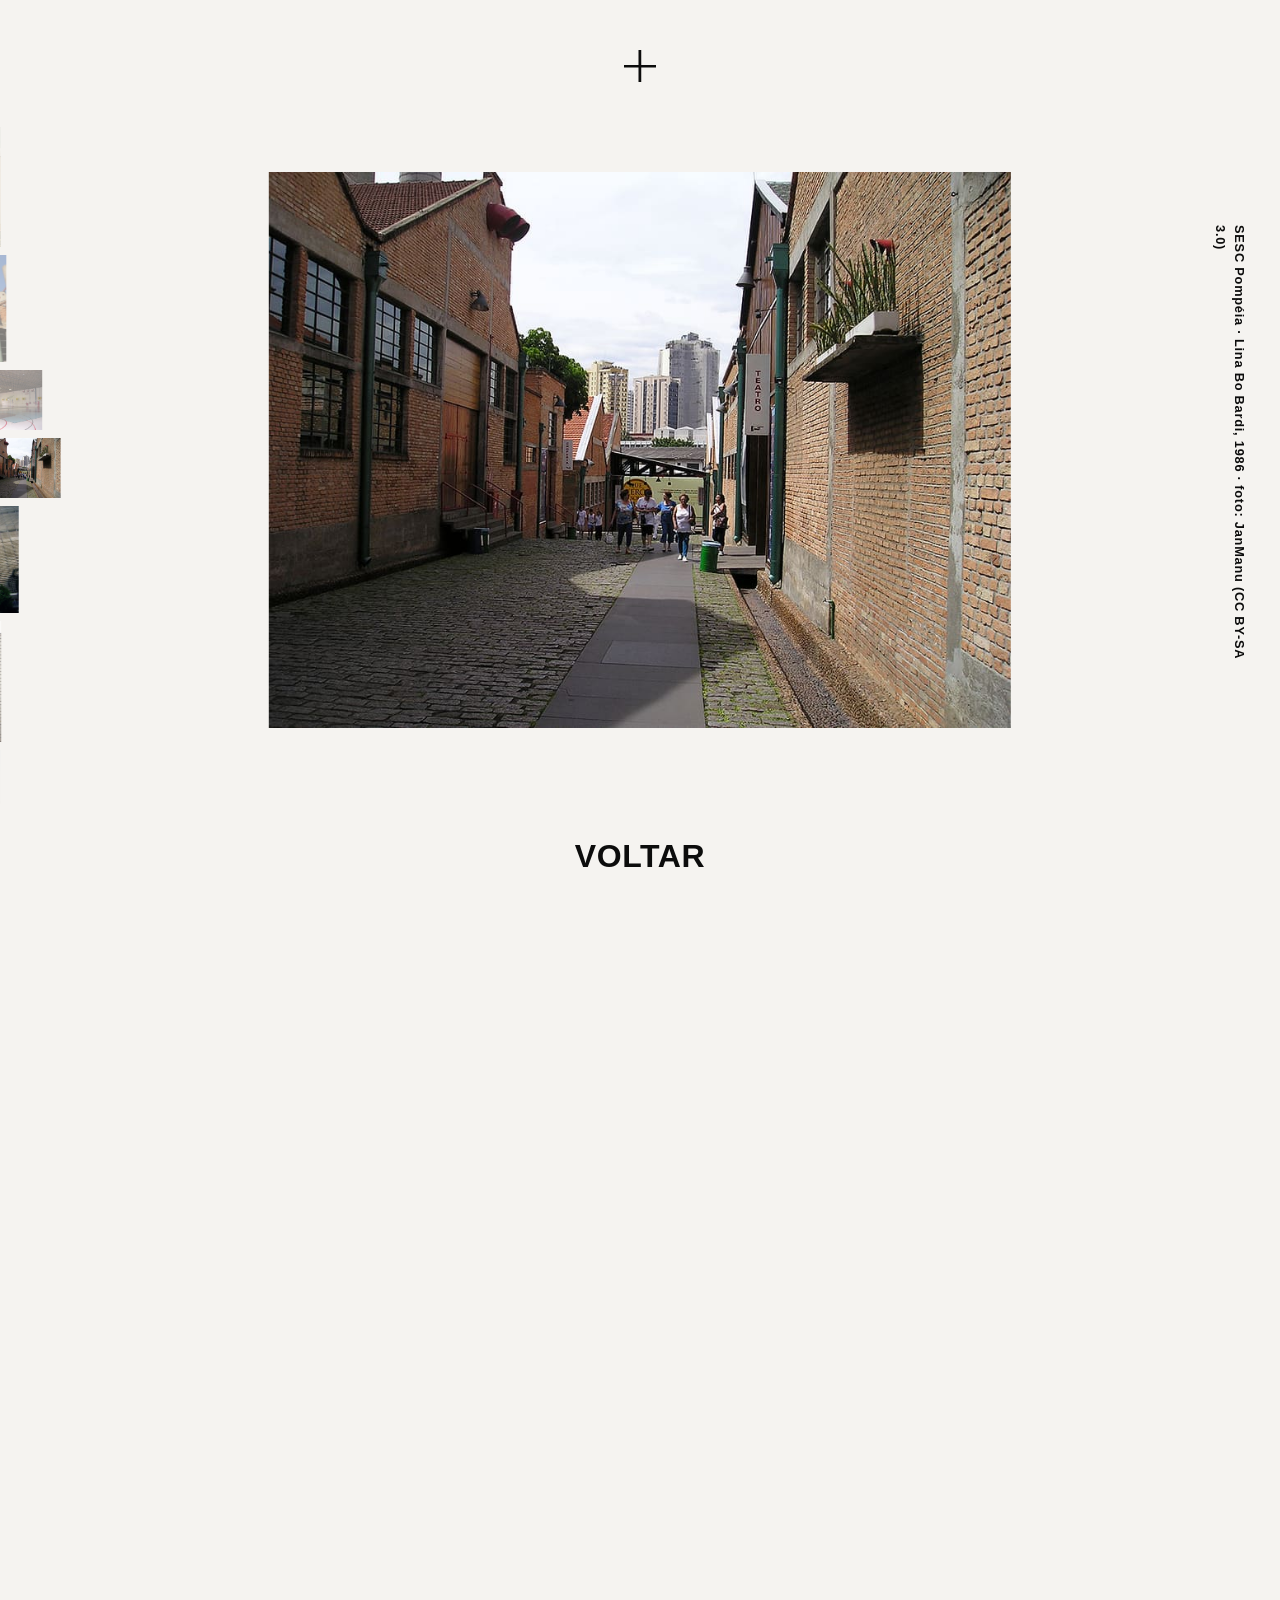
==== galeria.html @ 7c046fdf "Adiciona a página Galeria e cura a home para 60 fotos Galeria: percurso pelo acervo, uma foto grande" ====
<!DOCTYPE html>
<!--
  ============================================================
  PORTFÓLIO — ALEXSANDRO FERNANDES — GALERIA
  ============================================================
  Percurso pelas 60 fotos, uma de cada vez em tamanho grande.
  A página é um "trilho" alto de rolagem: a coluna de miniaturas
  e a foto em destaque ficam fixas na tela, e a posição do scroll
  é que escolhe qual foto está ativa. Conteúdo vem do array
  PROJECTS em script.js.
  ============================================================
-->
<html lang="pt-BR">
<head>
<meta charset="utf-8">
<meta name="viewport" content="width=device-width, initial-scale=1">
<title>Galeria — Alexsandro Fernandes</title>
<link rel="stylesheet" href="style.css?v=13">
</head>
<body class="is-galeria">

<header class="site-header">
  <button type="button" class="nav-opener" id="nav-opener" aria-expanded="false" aria-controls="navscreen" aria-label="Menu">
    <span class="nav-opener-face nav-opener-face--open" aria-hidden="true"></span>
    <span class="nav-opener-face nav-opener-face--close" aria-hidden="true"></span>
  </button>
</header>

<div class="navscreen" id="navscreen" hidden>
  <div class="navscreen-inner">
    <nav class="navscreen-nav">
      <a href="index.html"><span>Resumo</span></a>
      <a href="galeria.html"><span>Galeria</span></a>
      <a href="trabalhos.html"><span>Trabalhos</span></a>
    </nav>
    <p class="navscreen-about">Estudo de arquitetura moderna brasileira reunido por Alexsandro Fernandes como exercício de desenvolvimento web. As obras aqui são de seus respectivos arquitetos — Paulo Mendes da Rocha, Vilanova Artigas, Lina Bo Bardi, Oscar Niemeyer e Affonso Eduardo Reidy — e cada foto traz crédito, licença e link para a fonte. Nenhuma delas é de autoria própria.</p>
    <div class="navscreen-footer">
      <a class="navscreen-contact" href="mailto:oalexsandrofernandes@icloud.com" title="Contato">Contato</a>
      <span class="navscreen-copyright mono">© 2026 Alexsandro Fernandes — todos os direitos reservados</span>
      <div class="navscreen-social">
        <a href="https://instagram.com/oalexsandrofernandes" target="_blank" rel="noopener" title="Instagram">IN</a>
        <a href="https://www.linkedin.com/in/alexsandrofernandes" target="_blank" rel="noopener" title="LinkedIn">LI</a>
      </div>
    </div>
  </div>
</div>

<!-- trilho de rolagem: a altura é definida via JS, proporcional ao acervo -->
<section class="galeria" id="galeria">
  <!-- coluna de miniaturas, fixa na tela; o scroll move a lista por dentro -->
  <div class="galeria-thumbs" aria-hidden="true">
    <div class="galeria-thumbs-list" id="galeria-thumbs"></div>
  </div>

  <!-- pilha de fotos no mesmo lugar: só a ativa fica visível -->
  <div class="galeria-focus" id="galeria-focus"></div>

  <p class="galeria-caption" id="galeria-caption"></p>
</section>

<nav class="galeria-bottom">
  <a href="index.html">Voltar</a>
</nav>

<div class="page-veil" aria-hidden="true"></div>

<script src="script.js?v=13"></script>
</body>
</html>
---- style.css ----
/* Rene Bieder — Rational, versão licenciada (pedido M7606563, pasta OTF/).
   Uma família num único peso em todo o site: é o que sustenta a unidade
   visual — títulos, corpo, navegação e botões usam exatamente a mesma voz. */
@font-face{
  font-family:"Rational";
  src:url("fonts/RationalDisplay-Bold.otf") format("opentype");
  font-weight:700;
  font-style:normal;
  font-display:swap;
}

:root{
  /* duas cores, só. As fotografias carregam toda a cor do site. */
  --paper:#F5F3F0;
  --ink:#0C0C0C;
  --rule:rgba(12,12,12,.18);
  --pad:clamp(20px,4vw,56px);

  /* uma família para tudo */
  --font-family-heading:"Rational",Helvetica,sans-serif;
  --font-family-body:"Rational",Helvetica,sans-serif;
  --font-family-nav:"Rational",Helvetica,sans-serif;

  /* escala tipográfica fluida */
  --font-size-h1:clamp(36px,5.5vw,82px);
  --font-size-h2:clamp(36px,5.5vw,82px);
  --font-size-h3:clamp(21px,3.4vw,44px);
  --font-size-h4:clamp(19px,3.2vw,32px);
  --font-size-h5:clamp(18px,2.0vw,21px);
  --font-size-h6:clamp(16px,1.6vw,18px);
  --font-size-medium:clamp(15px,1.2vw,16px);
  --font-size-small:clamp(13px,1vw,15px);
  --font-size-mini:clamp(12px,1vw,13px);
  --font-size-micro:clamp(11px,1vw,11px);

  /* tamanho dos títulos navegáveis: os links do menu e os nomes das obras
     em trabalhos usam exatamente o mesmo corpo */
  --font-size-nav-title:clamp(28px,4.6vw,62px);

  /* tokens de espaçamento — base 0.4rem, múltiplos calculados */
  --space-base:.4rem;
  --space-1:var(--space-base);
  --space-2:calc(var(--space-base) * 2);
  --space-3:calc(var(--space-base) * 3);
  --space-4:calc(var(--space-base) * 4);
  --space-6:calc(var(--space-base) * 6);
  --space-8:calc(var(--space-base) * 8);
  --space-16:calc(var(--space-base) * 16);
  --space-20:calc(var(--space-base) * 20);
  --space-24:calc(var(--space-base) * 24);
  --space-32:calc(var(--space-base) * 32);

  /* altura e respiro das barras fixas de topo e base */
  --top-bottom-lheight:32px;
  --top-bottom-padding:var(--space-4);

  /* duas curvas definem toda a personalidade do movimento */
  --cubic:cubic-bezier(.77,0,.175,1);
  --cubic-2:cubic-bezier(.5,0,.5,1);
}
*{box-sizing:border-box;margin:0;padding:0}
html{scroll-behavior:smooth;font-size:62.5%} /* 1rem = 10px */
body{
  background:var(--paper);
  color:var(--ink);
  font-family:var(--font-family-body);
  font-size:var(--font-size-h3);
  font-weight:700;
  letter-spacing:.02em;
  text-transform:uppercase;
  line-height:1.45;
  -webkit-font-smoothing:antialiased;
  overflow-x:hidden;
}
a{color:inherit;text-decoration:none}
:focus-visible{outline:2px solid var(--ink);outline-offset:3px}

/* home: a página vira um "palco" de altura fixa — wheel/touch movem
   a grade por dentro em vez de rolar o documento */
body.is-home{overflow:hidden;height:100svh}

.mono{
  font-family:var(--font-family-nav);
  font-size:var(--font-size-micro);
  letter-spacing:.12em;
  text-transform:uppercase;
}

/* ---------- cabeçalho ---------- */
header{position:relative;z-index:50}

/* ---------- nav opener (todas as páginas) ---------- */
.site-header{
  position:fixed;top:clamp(20px,4vw,36px);left:50%;z-index:999;
  transform:translateX(-50%);
  pointer-events:none;
}
/* botão de menu com giro 3D: duas "faces" (+ e ×) que rolam no eixo X
   como as faces de um cubo — translateY + rotateX combinados */
.nav-opener{
  pointer-events:auto;
  position:relative;
  width:32px;height:32px;
  perspective:700px;
  background:none;border:none;cursor:pointer;
}
.nav-opener-face{
  position:absolute;inset:0;
  transform-origin:center center;
  transform-style:preserve-3d;
  backface-visibility:hidden;
  transition:transform .79s var(--cubic);
}
.nav-opener-face::before,.nav-opener-face::after{
  content:"";position:absolute;top:50%;left:50%;
  width:100%;height:3px;background:var(--ink);
  backface-visibility:hidden;
  transition:background .49s ease;
}
.nav-opener-face--open::before{transform:translate(-50%,-50%)}
.nav-opener-face--open::after{transform:translate(-50%,-50%) rotate(-90deg)}
.nav-opener-face--close::before{transform:translate(-50%,-50%) rotate(45deg)}
.nav-opener-face--close::after{transform:translate(-50%,-50%) rotate(-45deg)}

/* fechado: a face + de frente, a face × "dobrada" pra baixo, fora de vista */
.nav-opener-face--close{transform:translateY(60%) rotateX(-90deg)}

/* aberto: o cubo rola pra cima — + gira pra fora, × gira pra dentro */
.nav-opener[aria-expanded="true"] .nav-opener-face--open{transform:translateY(-60%) rotateX(90deg)}
.nav-opener[aria-expanded="true"] .nav-opener-face--close{transform:translateY(0) rotateX(0)}

/* ---------- navscreen: menu de tela cheia ---------- */
.navscreen{
  position:fixed;inset:0;z-index:990;
  display:flex;
  background:rgba(245,243,240,.8);
  backdrop-filter:blur(14px);-webkit-backdrop-filter:blur(14px);
  opacity:0;
  transition:opacity .49s var(--cubic-2);
}
.navscreen[hidden]{display:none}
.navscreen.is-open{opacity:1}
body.nav-open{overflow:hidden}

.navscreen-inner{
  flex:1;min-width:0;
  display:flex;flex-direction:column;align-items:center;justify-content:space-between;
  padding:calc(clamp(20px,4vw,36px) + 52px) var(--pad) clamp(18px,2.5vw,30px);
  text-align:center;
  overflow-y:auto;
}
.navscreen-nav{display:flex;flex-direction:column;align-items:center}
.navscreen-nav a{
  display:block;overflow:hidden;
  font-family:var(--font-family-heading);font-weight:700;
  font-size:var(--font-size-nav-title);line-height:1.1;
  letter-spacing:.02em;text-transform:uppercase;
}
.navscreen-nav a>span{display:block;position:relative;transform:translateY(110%);transition:transform .79s var(--cubic)}
.navscreen.is-open .navscreen-nav a>span{transform:none}
.navscreen.is-open .navscreen-nav a:nth-child(1)>span{transition-delay:.05s}
.navscreen.is-open .navscreen-nav a:nth-child(2)>span{transition-delay:.11s}

/* sublinhado que cresce da esquerda pra direita no hover */
.navscreen-nav a>span::after,
.navscreen-contact::after,
.navscreen-social a::after{
  content:"";position:absolute;left:0;right:0;bottom:0;
  height:.055em;background:var(--ink);
  transform:scaleX(0);transform-origin:left center;
  transition:transform .49s var(--cubic);
}
.navscreen-nav a:hover>span::after,
.navscreen-contact:hover::after,
.navscreen-social a:hover::after{transform:scaleX(1)}
.navscreen-contact,.navscreen-social a{position:relative}

.navscreen-about{
  max-width:min(88vw,1100px);
  margin:var(--space-6) auto;
  font-size:clamp(14px,1.9vw,26px);
  line-height:1.38;
  letter-spacing:.02em;
}
.navscreen-about .line{display:block;overflow:hidden}
.navscreen-about .line__inner{display:block;transform:translateY(110%);transition:transform .79s var(--cubic)}
.navscreen.is-open .navscreen-about .line__inner{transform:none}

.navscreen-footer{
  width:100%;
  display:flex;justify-content:space-between;align-items:center;
  gap:var(--space-8);
  margin-top:var(--space-6);
  flex:none;
}
.navscreen-contact,.navscreen-social a{
  font-family:var(--font-family-heading);font-weight:700;
  font-size:clamp(15px,1.7vw,24px);letter-spacing:.02em;text-transform:uppercase;
}
.navscreen-social{display:flex;gap:var(--space-8)}
.navscreen-copyright{letter-spacing:.02em}

/* ---------- home: nome fixo atrás da galeria ---------- */
.home-name{
  position:fixed;top:50%;left:50%;z-index:1;
  transform:translate(-50%,-50%);
  max-width:92vw;
  white-space:nowrap;
  overflow-wrap:break-word;
  text-align:center;
  font-family:var(--font-family-heading);
  font-weight:700;
  font-size:clamp(13px,4.4vw,52px);
  line-height:1.05;
  letter-spacing:-.02em;
  text-transform:uppercase;
  color:var(--ink);
  opacity:.85;
  pointer-events:none;
  user-select:none;
}

/* ---------- home: grade "espalhada" ---------- */
.home-gallery-wrap{position:relative;z-index:2;height:100svh;overflow:hidden}
.gallery--home{
  --col-gap:6vw;
  --row-gap:22vh;
  --offset-gap:12vh;
  position:relative;left:-5%;width:110%;
  display:grid;
  grid-template-columns:repeat(5,1fr);
  column-gap:var(--col-gap);
  row-gap:var(--row-gap);
  padding-top:var(--offset-gap);
}
.gallery--home .g-item{
  height:calc((100svh + var(--offset-gap) * 2) / 3 - var(--row-gap) * 2 / 3);
  margin-bottom:0;
  overflow:visible;
  opacity:0;
  transition:opacity .49s var(--cubic-2);
  transition-delay:calc(var(--delay,0) * .01s);
}
body.has--finished .gallery--home .g-item{opacity:1}
.gallery--home .g-item:nth-child(5n+2),
.gallery--home .g-item:nth-child(5n+4){
  transform:translateY(calc(50% + var(--row-gap) / 2));
}

/* animação de abertura: cada foto parte "empilhada" no centro da tela
   (deslocada pelo vetor --tx/--ty calculado via JS) e viaja até sua
   célula quando o body ganha .has--finished — cada uma com duração e
   delay próprios, o que dá o efeito de explosão orgânica */
.gallery--home .g-item img{
  position:absolute;top:50%;left:50%;
  /* proporção natural da foto (retratos e paisagens convivem em tamanhos
     variados), centrada na célula e podendo vazar um pouco dela — nada de
     cortar tudo no mesmo retângulo com object-fit */
  max-width:110%;max-height:120%;
  width:auto;height:auto;
  transform:translate(calc(var(--tx,0px) - 50%),calc(var(--ty,0px) - 50%));
  transition:transform var(--dur,1s) var(--cubic);
  transition-delay:calc(var(--delay,0) * .01s);
}
body.has--finished .gallery--home .g-item img{transform:translate(-50%,-50%)}

/* véu de blur de página: nasce borrado, dissolve após o load, e volta a
   borrar quando um link interno é clicado (transição de saída) */
.page-veil{
  position:fixed;inset:0;z-index:900;pointer-events:none;
  backdrop-filter:blur(12px);-webkit-backdrop-filter:blur(12px);
  transition:backdrop-filter .49s var(--cubic-2),-webkit-backdrop-filter .49s var(--cubic-2);
}
body.has--finished .page-veil{backdrop-filter:blur(0px);-webkit-backdrop-filter:blur(0px)}
body.is-leaving .page-veil{backdrop-filter:blur(12px);-webkit-backdrop-filter:blur(12px)}

@media (max-width:1100px){ .gallery--home{grid-template-columns:repeat(3,1fr)} }
@media (max-width:768px){
  .gallery--home{
    --col-gap:var(--space-4);--offset-gap:8vh;
    grid-template-columns:repeat(2,1fr);width:100%;left:0;
  }
  .gallery--home .g-item:nth-child(5n+2),
  .gallery--home .g-item:nth-child(5n+4){transform:none}
  .gallery--home .g-item:nth-child(2n){transform:translateY(calc(50% + var(--row-gap) / 2))}
}

.g-item{display:block;position:relative;overflow:hidden}
.g-item--skip{height:clamp(40px,7vw,120px)}

/* ================= TRABALHOS: grid ↔ lista como inversão simétrica =========
   Os dois blocos existem sempre. O que muda entre os modos é apenas quem é
   conteúdo (no fluxo da página) e quem é camada de revelação (fixa, sobre a
   tela inteira, sem capturar mouse). Daí a simetria: num modo a foto invoca
   o nome, no outro o nome invoca a foto.
   O gesto de revelação é o mesmo em todo o site: giro no eixo X saindo de
   desfocado para nítido, na curva --cubic.
========================================================================== */

/* --- gesto de revelação do TEXTO: giro no eixo X + desfoque --- */
.work-name{
  display:inline-block;
  opacity:0;filter:blur(12px);
  backface-visibility:hidden;
  transform-style:preserve-3d;transform-origin:center center;
  transform:translateY(50%) rotateX(-90deg);
}
.is-hovering .work-name{
  transform:none;opacity:1;filter:blur(0);
  transition:transform .79s var(--cubic),opacity .79s var(--cubic),filter .79s var(--cubic);
}
/* ao sair, o giro continua pro outro lado em vez de voltar pelo mesmo caminho */
.is-leaving .work-name{
  transform:translateY(-50%) rotateX(90deg);
  opacity:0;filter:blur(12px);
  transition:transform .79s var(--cubic),opacity .79s var(--cubic),filter .79s var(--cubic);
}

/* ---------------- MODO GRADE: fotos são o conteúdo ---------------- */
.view--grid .work-grid{
  /* duas colunas largas, com o vão sendo o que sobra da largura útil */
  --col:36vw;
  position:relative;
  display:flex;flex-wrap:wrap;
  column-gap:calc(88vw - var(--col) * 2);
  /* linhas se entrelaçam: o vão é menor que a altura da foto, então a
     próxima já está entrando na tela antes da anterior sair */
  row-gap:10vw;
  width:88vw;margin:14vw auto 20vw;
}
.view--grid .work-grid-item{
  position:relative;
  width:var(--col);height:32vw;
  display:flex;align-items:center;justify-content:center;
}
/* itens pares descem meia altura: a segunda foto começa no meio da
   primeira, e não uma linha inteira abaixo dela */
.view--grid .work-grid-item:nth-child(even){transform:translateY(50%)}
/* as fotos ficam dentro da própria coluna: temos cinco projetos, não dez,
   então deixar a foto transbordar até o centro faria ela brigar com o nome
   revelado, que aparece exatamente ali */
.view--grid .work-grid-item img{
  max-width:var(--col);max-height:32vw;
  width:auto;height:auto;display:block;object-fit:contain;
}

/* o nome vira camada fixa no centro da tela — a foto continua visível */
.view--grid .work-list{
  position:fixed;top:50%;left:50%;z-index:40;
  transform:translate(-50%,-50%);
  pointer-events:none;
}
.view--grid .work-list-item{
  position:absolute;top:50%;left:50%;
  transform:translate(-50%,-50%);
  width:90vw;text-align:center;
  perspective:1000px;
}
.view--grid .work-name{
  font-family:var(--font-family-heading);
  font-size:var(--font-size-nav-title);line-height:1.1;
  letter-spacing:.02em;text-transform:uppercase;
}

/* ---------------- MODO LISTA: nomes são o conteúdo ---------------- */
.view--list .work-list{
  position:relative;z-index:2;
  min-height:100svh;
  display:flex;flex-direction:column;justify-content:center;align-items:center;
  padding:calc(var(--top-bottom-lheight) + var(--top-bottom-padding) * 2) var(--pad);
}
.view--list .work-list-item{
  perspective:1000px;text-align:center;
  padding-bottom:var(--space-2);margin-bottom:var(--space-2);
  border-bottom:3px solid transparent;
  transition:border-color .49s var(--cubic);
}
.view--list .work-list-item:hover{border-bottom-color:var(--ink)}
.view--list .work-name{
  /* aqui o nome é conteúdo, não revelação: entra em cascata no load e fica */
  font-family:var(--font-family-heading);
  font-size:var(--font-size-nav-title);line-height:1.12;
  letter-spacing:.02em;text-transform:uppercase;
}
body.has--finished .view--list .work-name{
  transform:none;opacity:1;filter:blur(0);
  transition:transform .79s var(--cubic),opacity .79s var(--cubic),filter .79s var(--cubic);
}
.view--list .work-list-item:nth-child(1) .work-name{transition-delay:0s}
.view--list .work-list-item:nth-child(2) .work-name{transition-delay:.03s}
.view--list .work-list-item:nth-child(3) .work-name{transition-delay:.06s}
.view--list .work-list-item:nth-child(4) .work-name{transition-delay:.09s}
.view--list .work-list-item:nth-child(5) .work-name{transition-delay:.12s}

/* as fotos viram camada fixa; ímpares à esquerda, pares à direita */
.view--list .work-grid{
  position:fixed;inset:0;z-index:1;
  pointer-events:none;
}
/* a foto não se move: nasce e permanece centrada no eixo Y, no seu lado.
   O que anima é só opacidade e desfoque — por isso o translateY(-50%) fica
   fora da transição e nunca é zerado pelo estado de hover */
.view--list .work-grid-item{
  position:absolute;top:50%;
  left:var(--space-24);
  width:24vw;height:24vw;
  transform:translateY(-50%);
  display:flex;align-items:center;justify-content:center;
  opacity:0;filter:blur(12px);
  transition:opacity .49s ease,filter .49s ease;
}
.view--list .work-grid-item.is-hovering{opacity:1;filter:blur(0)}
.view--list .work-grid-item:nth-child(even){left:auto;right:var(--space-24)}
.view--list .work-grid-item img{
  max-width:33.6vw;max-height:33.6vw;
  width:auto;height:auto;display:block;object-fit:contain;
}

/* ---------------- alternador GRADE / LISTA ---------------- */
.work-toggle{
  position:fixed;left:50%;bottom:var(--top-bottom-padding);z-index:60;
  transform:translateX(-50%);
  display:flex;gap:var(--space-8);align-items:center;
}
.work-toggle button{
  font-family:var(--font-family-nav);
  font-size:var(--font-size-h4);line-height:var(--top-bottom-lheight);
  letter-spacing:.02em;text-transform:uppercase;
  background:none;border:none;cursor:pointer;color:var(--ink);
  border-bottom:2px solid transparent;
  transition:border-color .49s var(--cubic);
}
.work-toggle button:hover,
.work-toggle button.is-active{border-bottom-color:var(--ink)}

/* ================= GALERIA: percurso pelo acervo =========================
   A página é um trilho alto de rolagem (altura definida no JS). Coluna de
   miniaturas e foto em destaque ficam fixas; a posição do scroll é que
   escolhe a foto ativa. As miniaturas repousam recuadas à esquerda e são
   empurradas pra direita conforme se aproximam da ativa, formando uma
   curva de sino que acompanha a rolagem.
========================================================================= */
.galeria{position:relative}

.galeria-thumbs{
  position:fixed;top:0;left:0;z-index:11;
  width:calc(var(--space-20) + var(--space-8) * 2);
  height:100svh;overflow:hidden;
  pointer-events:none;
}
.galeria-thumbs-list{
  position:absolute;top:0;left:var(--space-8);
  display:flex;flex-direction:column;gap:var(--space-2);
  will-change:transform;
}
.galeria-thumb{
  width:var(--space-20);flex:none;
  /* repouso: recuada pra fora da margem; o JS empurra pra direita */
  transform:translateX(calc(-1 * (var(--space-20) + var(--space-8))));
  opacity:.5;
  pointer-events:auto;cursor:pointer;
  padding:0;border:none;background:none;
  transition:opacity .49s var(--cubic);
}
.galeria-thumb.is-active{opacity:1}
.galeria-thumb img{width:100%;height:auto;display:block}

/* pilha: todas as fotos no mesmo lugar, revelando uma por vez */
.galeria-focus{
  position:fixed;z-index:9;
  top:calc(var(--top-bottom-lheight) + var(--top-bottom-padding) * 2);
  bottom:calc(var(--top-bottom-lheight) + var(--top-bottom-padding) * 2);
  left:50%;transform:translateX(-50%);
  width:min(58vw,900px);
  pointer-events:none;
}
.galeria-focus-item{
  position:absolute;inset:0;
  display:flex;align-items:center;justify-content:center;
  opacity:0;
  transition:opacity .79s var(--cubic);
}
.galeria-focus-item.is-active{opacity:1}
.galeria-focus-item img{
  max-width:100%;max-height:100%;
  width:auto;height:auto;display:block;object-fit:contain;
}

/* crédito em texto vertical, à direita da foto */
.galeria-caption{
  position:fixed;z-index:11;
  top:50%;right:var(--space-8);
  transform:translateY(-50%);
  max-height:70svh;
  writing-mode:vertical-rl;
  font-size:var(--font-size-mini);
  letter-spacing:.06em;text-transform:none;
  pointer-events:none;
}

.galeria-bottom{
  position:fixed;left:50%;bottom:var(--top-bottom-padding);z-index:11;
  transform:translateX(-50%);
}
.galeria-bottom a{
  font-size:var(--font-size-h4);line-height:var(--top-bottom-lheight);
  letter-spacing:.02em;text-transform:uppercase;
  border-bottom:2px solid transparent;
  transition:border-color .49s var(--cubic);
}
.galeria-bottom a:hover{border-bottom-color:var(--ink)}

@media (max-width:768px){
  .galeria-thumbs{display:none}
  .galeria-focus{width:86vw}
  .galeria-caption{right:var(--space-2);font-size:var(--font-size-micro)}
}

/* ---------- projeto (foco): título + filmstrip + imagem principal ---------- */
.project-focus{
  padding:clamp(90px,10vw,140px) var(--pad) 0;
  text-align:center;
}
.project-focus-title{
  font-family:var(--font-family-heading);font-weight:700;
  font-size:clamp(28px,5vw,64px);letter-spacing:-.01em;
  text-transform:uppercase;margin-bottom:clamp(24px,4vw,48px);
}
.project-stage{
  display:flex;gap:clamp(16px,3vw,40px);align-items:flex-start;
  padding-bottom:clamp(110px,12vw,160px);
}
.project-filmstrip{
  display:flex;flex-direction:column;gap:10px;
  width:80px;flex:none;max-height:70vh;overflow-y:auto;
}
.project-thumb{
  display:block;width:100%;aspect-ratio:3/4;padding:0;border:none;
  background:none;cursor:pointer;overflow:hidden;border-radius:2px;
  opacity:.45;transition:opacity .49s var(--cubic);
}
.project-thumb img{width:100%;height:100%;object-fit:cover;display:block}
.project-thumb:hover,.project-thumb.is-active{opacity:1}
.project-main{flex:1;min-width:0;display:flex;justify-content:center}
.project-main img{max-width:100%;max-height:75vh;width:auto;height:auto;display:block;margin:0 auto}

.project-bar{
  position:sticky;bottom:0;z-index:20;
  display:flex;justify-content:center;gap:32px;
  padding:16px var(--pad);
  background:rgba(245,243,240,.92);
  backdrop-filter:blur(10px);-webkit-backdrop-filter:blur(10px);
  border-top:1px solid var(--rule);
}
.project-bar button,.project-bar a{
  font-family:var(--font-family-nav);
  font-size:var(--font-size-micro);letter-spacing:.12em;text-transform:uppercase;
  background:none;border:none;cursor:pointer;color:var(--ink);
  border-bottom:2px solid transparent;
  transition:border-color .49s var(--cubic);
}
.project-bar button:hover,.project-bar a:hover,.project-bar button[aria-pressed="true"]{border-bottom-color:var(--ink)}

.project-info-panel{
  position:fixed;left:50%;bottom:64px;transform:translateX(-50%);z-index:19;
  display:flex;gap:16px;
  background:var(--paper);border:1px solid var(--rule);border-radius:12px;
  padding:12px 20px;box-shadow:0 18px 40px rgba(12,12,12,.14);
}
.project-info-panel[hidden]{display:none}

@media (max-width:640px){
  .project-stage{flex-direction:column-reverse;align-items:center}
  .project-filmstrip{width:100%;flex-direction:row;max-height:none;overflow-x:auto;overflow-y:hidden}
  .project-thumb{width:64px;flex:none}
}

/* ---------- revelação no scroll ---------- */
.reveal{opacity:0;transform:translateY(22px);transition:opacity .79s var(--cubic),transform .79s var(--cubic)}
.reveal.in{opacity:1;transform:none}

/* ---------- responsivo ---------- */
@media (max-width:768px){
  .work-grid{--col-gap:var(--space-4);--row-gap:10vh;grid-template-columns:repeat(2,1fr)}
  .work-card:nth-child(3n+2){transform:none}
  .work-card:nth-child(2n){transform:translateY(calc(50% + var(--row-gap) / 2))}
  .work-list-preview{max-width:72vw;max-height:48vh}
  .navscreen-footer{flex-direction:column;align-items:center;gap:var(--space-3)}
}
@media (prefers-reduced-motion:reduce){
  *{animation:none!important;transition:none!important}
  .reveal{opacity:1;transform:none}
  html{scroll-behavior:auto}

  /* home: sem sequestro de scroll — grade estática, página rola normal */
  body.is-home{overflow:visible;height:auto}
  .home-gallery-wrap{overflow:visible;height:auto!important}
  .gallery--home{transform:none!important}
  .gallery--home .g-item{opacity:1}

  /* sem animação de abertura: fotos já nascem na célula, sem véu de blur */
  .gallery--home .g-item img{transform:translate(-50%,-50%)!important}
  .page-veil{display:none}

  /* navscreen sem coreografia: tudo visível de imediato quando aberto */
  .navscreen-nav a>span,.navscreen-about .line__inner{transform:none}

  /* trabalhos sem blur de entrada nem cascata */
  .work-card{opacity:1;filter:none}
  .work-list-preview{filter:none}
}
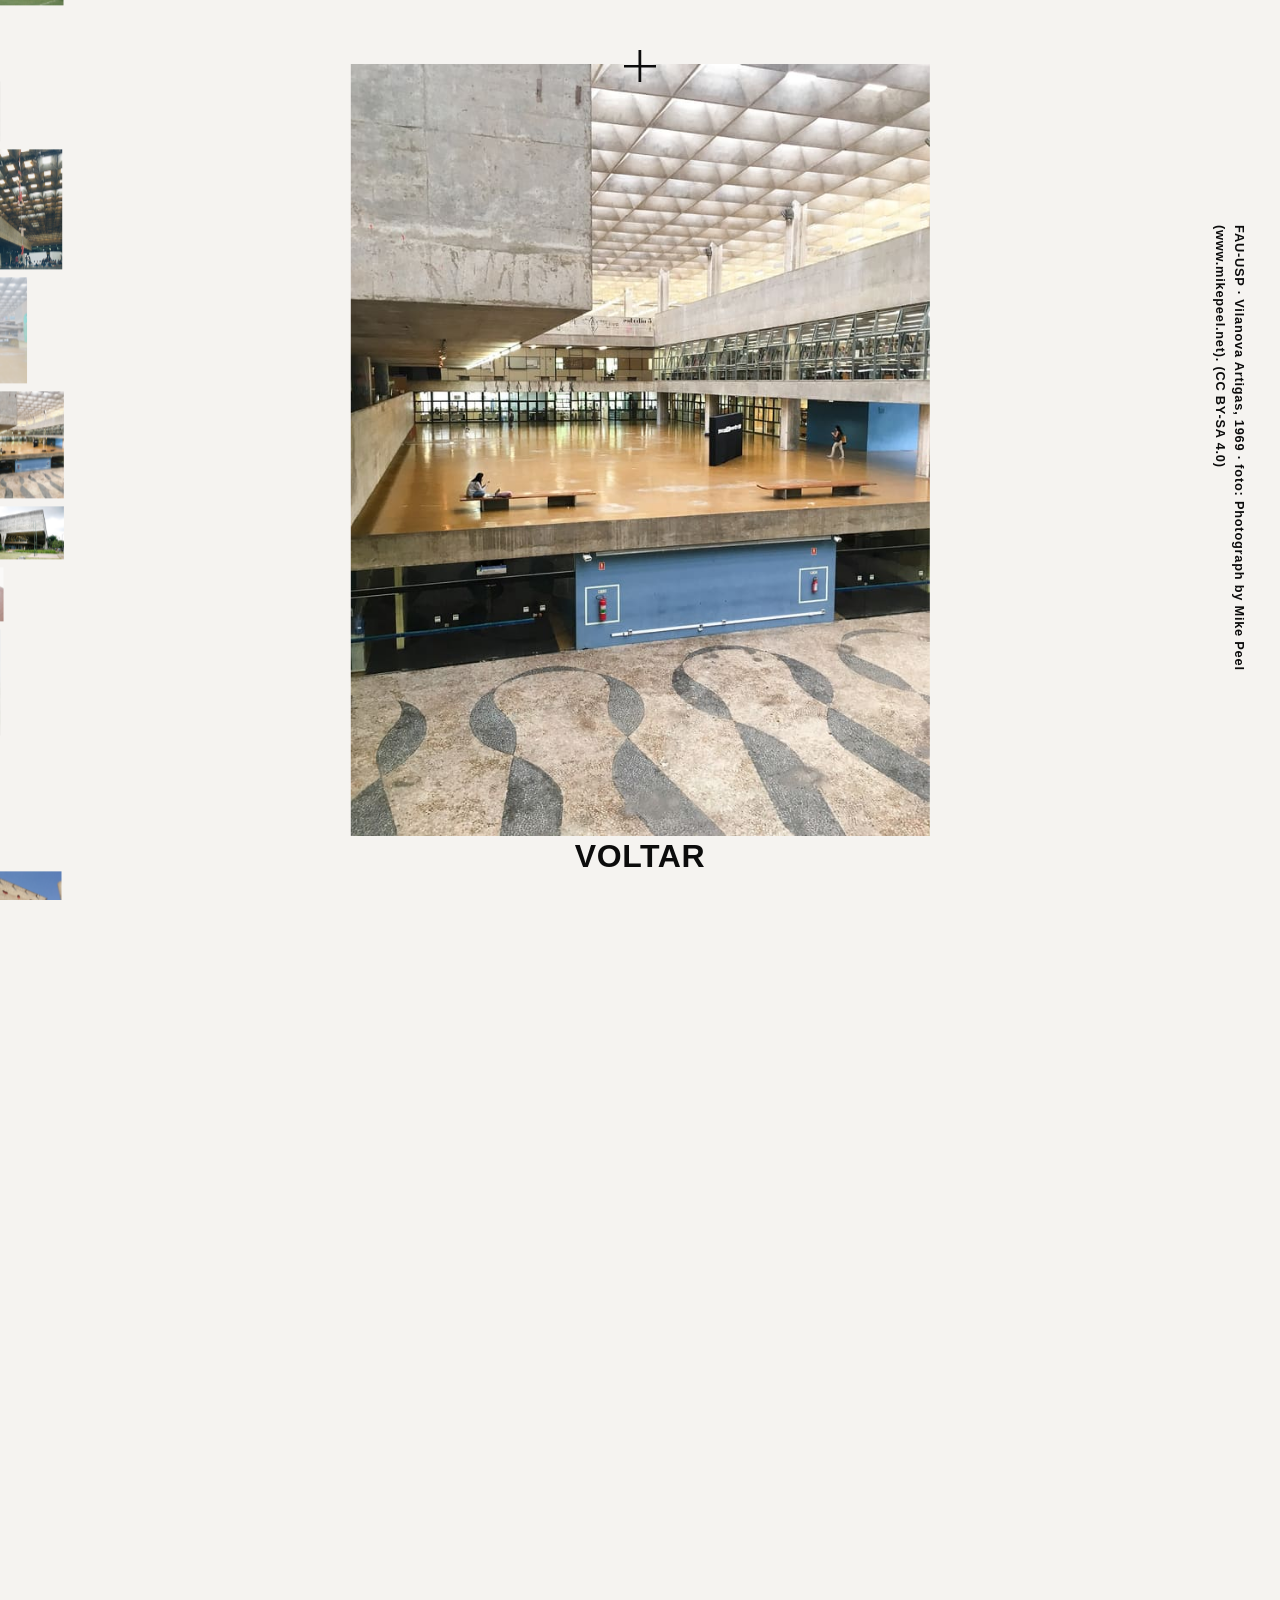
==== commit 492eb4a1: "Unifica a página da obra no mesmo motor da galeria, com Info e Índice A página da obra tinha ficado " ====
--- a/galeria.html
+++ b/galeria.html
@@ -15,7 +15,7 @@
 <meta charset="utf-8">
 <meta name="viewport" content="width=device-width, initial-scale=1">
 <title>Galeria — Alexsandro Fernandes</title>
-<link rel="stylesheet" href="style.css?v=13">
+<link rel="stylesheet" href="style.css?v=14">
 </head>
 <body class="is-galeria">
 
@@ -64,6 +64,6 @@
 
 <div class="page-veil" aria-hidden="true"></div>
 
-<script src="script.js?v=13"></script>
+<script src="script.js?v=14"></script>
 </body>
 </html>
--- a/style.css
+++ b/style.css
@@ -448,15 +448,19 @@
   height:100svh;overflow:hidden;
   pointer-events:none;
 }
+/* o JS não escreve transform: escreve --deslocamento e --avanco, e é o CSS
+   que compõe. Assim as regras de estado (modo índice) vencem por serem CSS
+   contra CSS, em vez de disputar com um inline reescrito a cada quadro. */
 .galeria-thumbs-list{
   position:absolute;top:0;left:var(--space-8);
   display:flex;flex-direction:column;gap:var(--space-2);
+  transform:translateY(var(--deslocamento,0px));
   will-change:transform;
 }
 .galeria-thumb{
   width:var(--space-20);flex:none;
-  /* repouso: recuada pra fora da margem; o JS empurra pra direita */
-  transform:translateX(calc(-1 * (var(--space-20) + var(--space-8))));
+  /* repouso: recuada pra fora da margem; --avanco empurra pra direita */
+  transform:translateX(calc(-1 * (var(--space-20) + var(--space-8)) + var(--avanco,0px)));
   opacity:.5;
   pointer-events:auto;cursor:pointer;
   padding:0;border:none;background:none;
@@ -514,38 +518,92 @@
   .galeria-thumbs{display:none}
   .galeria-focus{width:86vw}
   .galeria-caption{right:var(--space-2);font-size:var(--font-size-micro)}
-}
-
-/* ---------- projeto (foco): título + filmstrip + imagem principal ---------- */
-.project-focus{
-  padding:clamp(90px,10vw,140px) var(--pad) 0;
+  /* o índice é a única forma de navegar entre as fotos no celular, já que a
+     coluna lateral fica escondida — ele precisa sobreviver a esta regra */
+  body.is-index .galeria-thumbs{display:block}
+}
+
+/* ============ PÁGINA DA OBRA: estados Índice e Ficha ====================
+   Os dois são classes no <body>, não páginas novas. Tudo aqui é escrito
+   com prefixo, para nunca alterar as regras .galeria-* que a galeria geral
+   também usa.
+======================================================================== */
+
+/* ---- Índice: a coluna vira grade ----
+   A troca de layout do contêiner é instantânea de propósito; só transform e
+   opacity dos itens animam. Se a geometria animasse, o reflow ao fechar
+   mediria um estado intermediário e a coluna saltaria. */
+body.is-index .galeria-thumbs{
+  width:100vw;height:100svh;
+  overflow:auto;pointer-events:auto;
+  background:var(--paper);
+}
+body.is-index .galeria-thumbs-list{
+  position:static;
+  flex-direction:row;flex-wrap:wrap;
+  justify-content:center;align-content:center;
+  gap:var(--space-6);
+  min-height:100%;
+  padding:calc(var(--top-bottom-lheight) + var(--space-16)) var(--space-8);
+  transform:none;
+}
+body.is-index .galeria-thumb{
+  width:clamp(150px,20vw,260px);
+  opacity:1;
+  transform:translateX(0);
+  transition:transform .79s var(--cubic),opacity .49s var(--cubic);
+  transition-delay:calc(var(--i,0) * 45ms);
+}
+body.is-index .galeria-focus,
+body.is-index .galeria-caption{opacity:0;pointer-events:none}
+
+/* ---- Ficha técnica: painel sobre o fundo desfocado ----
+   Véu próprio, e não o .page-veil, que é a transição entre páginas e precisa
+   continuar podendo borrar por cima deste painel na saída. */
+.projeto-veil{
+  position:fixed;inset:0;z-index:15;
+  opacity:0;pointer-events:none;
+  backdrop-filter:blur(0px);-webkit-backdrop-filter:blur(0px);
+  transition:opacity .49s var(--cubic-2),backdrop-filter .49s var(--cubic-2),-webkit-backdrop-filter .49s var(--cubic-2);
+}
+body.is-info .projeto-veil{
+  opacity:1;pointer-events:auto;
+  backdrop-filter:blur(14px);-webkit-backdrop-filter:blur(14px);
+}
+
+/* visibility, não display:none — a medição das linhas precisa de largura real */
+.projeto-info{
+  position:fixed;z-index:16;
+  top:50%;left:50%;transform:translate(-50%,-50%);
+  width:min(86vw,900px);max-height:70svh;overflow:hidden auto;
   text-align:center;
-}
-.project-focus-title{
-  font-family:var(--font-family-heading);font-weight:700;
-  font-size:clamp(28px,5vw,64px);letter-spacing:-.01em;
-  text-transform:uppercase;margin-bottom:clamp(24px,4vw,48px);
-}
-.project-stage{
-  display:flex;gap:clamp(16px,3vw,40px);align-items:flex-start;
-  padding-bottom:clamp(110px,12vw,160px);
-}
-.project-filmstrip{
-  display:flex;flex-direction:column;gap:10px;
-  width:80px;flex:none;max-height:70vh;overflow-y:auto;
-}
-.project-thumb{
-  display:block;width:100%;aspect-ratio:3/4;padding:0;border:none;
-  background:none;cursor:pointer;overflow:hidden;border-radius:2px;
-  opacity:.45;transition:opacity .49s var(--cubic);
-}
-.project-thumb img{width:100%;height:100%;object-fit:cover;display:block}
-.project-thumb:hover,.project-thumb.is-active{opacity:1}
-.project-main{flex:1;min-width:0;display:flex;justify-content:center}
-.project-main img{max-width:100%;max-height:75vh;width:auto;height:auto;display:block;margin:0 auto}
-
+  visibility:hidden;pointer-events:none;
+}
+body.is-info .projeto-info{visibility:visible;pointer-events:auto}
+
+.projeto-info-obra{font-size:var(--font-size-nav-title);line-height:1.1;margin-bottom:var(--space-4)}
+.projeto-info-linha{font-size:var(--font-size-h4);line-height:1.3}
+.projeto-info-creditos{margin-top:var(--space-8)}
+.projeto-info-creditos .line{font-size:var(--font-size-mini);line-height:1.6;text-transform:none;letter-spacing:.04em}
+.projeto-info-creditos a{border-bottom:1px solid var(--rule)}
+.projeto-info-creditos a:hover{border-bottom-color:var(--ink)}
+
+/* o mesmo giro no eixo X usado no resto do site, escopado aqui para não
+   afetar .navscreen-about .line__inner, que usa translateY */
+.projeto-info .line{display:block;perspective:600px}
+.projeto-info .line__inner{
+  display:block;transform-origin:top center;
+  transform:translateY(50%) rotateX(-40deg);
+  opacity:0;
+  transition:transform .79s var(--cubic),opacity .49s var(--cubic);
+}
+body.is-info .projeto-info .line__inner{transform:none;opacity:1}
+
+/* ---------- barra Info / Índice / Voltar da página da obra ----------
+   fixa, não sticky: sobre um trilho alto com conteúdo fixo, sticky não se
+   sustenta. z-index acima do painel da ficha, para seguir clicável. */
 .project-bar{
-  position:sticky;bottom:0;z-index:20;
+  position:fixed;left:0;right:0;bottom:0;z-index:20;
   display:flex;justify-content:center;gap:32px;
   padding:16px var(--pad);
   background:rgba(245,243,240,.92);
@@ -560,20 +618,6 @@
   transition:border-color .49s var(--cubic);
 }
 .project-bar button:hover,.project-bar a:hover,.project-bar button[aria-pressed="true"]{border-bottom-color:var(--ink)}
-
-.project-info-panel{
-  position:fixed;left:50%;bottom:64px;transform:translateX(-50%);z-index:19;
-  display:flex;gap:16px;
-  background:var(--paper);border:1px solid var(--rule);border-radius:12px;
-  padding:12px 20px;box-shadow:0 18px 40px rgba(12,12,12,.14);
-}
-.project-info-panel[hidden]{display:none}
-
-@media (max-width:640px){
-  .project-stage{flex-direction:column-reverse;align-items:center}
-  .project-filmstrip{width:100%;flex-direction:row;max-height:none;overflow-x:auto;overflow-y:hidden}
-  .project-thumb{width:64px;flex:none}
-}
 
 /* ---------- revelação no scroll ---------- */
 .reveal{opacity:0;transform:translateY(22px);transition:opacity .79s var(--cubic),transform .79s var(--cubic)}
@@ -608,4 +652,7 @@
   /* trabalhos sem blur de entrada nem cascata */
   .work-card{opacity:1;filter:none}
   .work-list-preview{filter:none}
-}
+
+  /* ficha técnica sem o giro 3D: as linhas já nascem no lugar */
+  .projeto-info .line__inner{transform:none;opacity:1}
+}
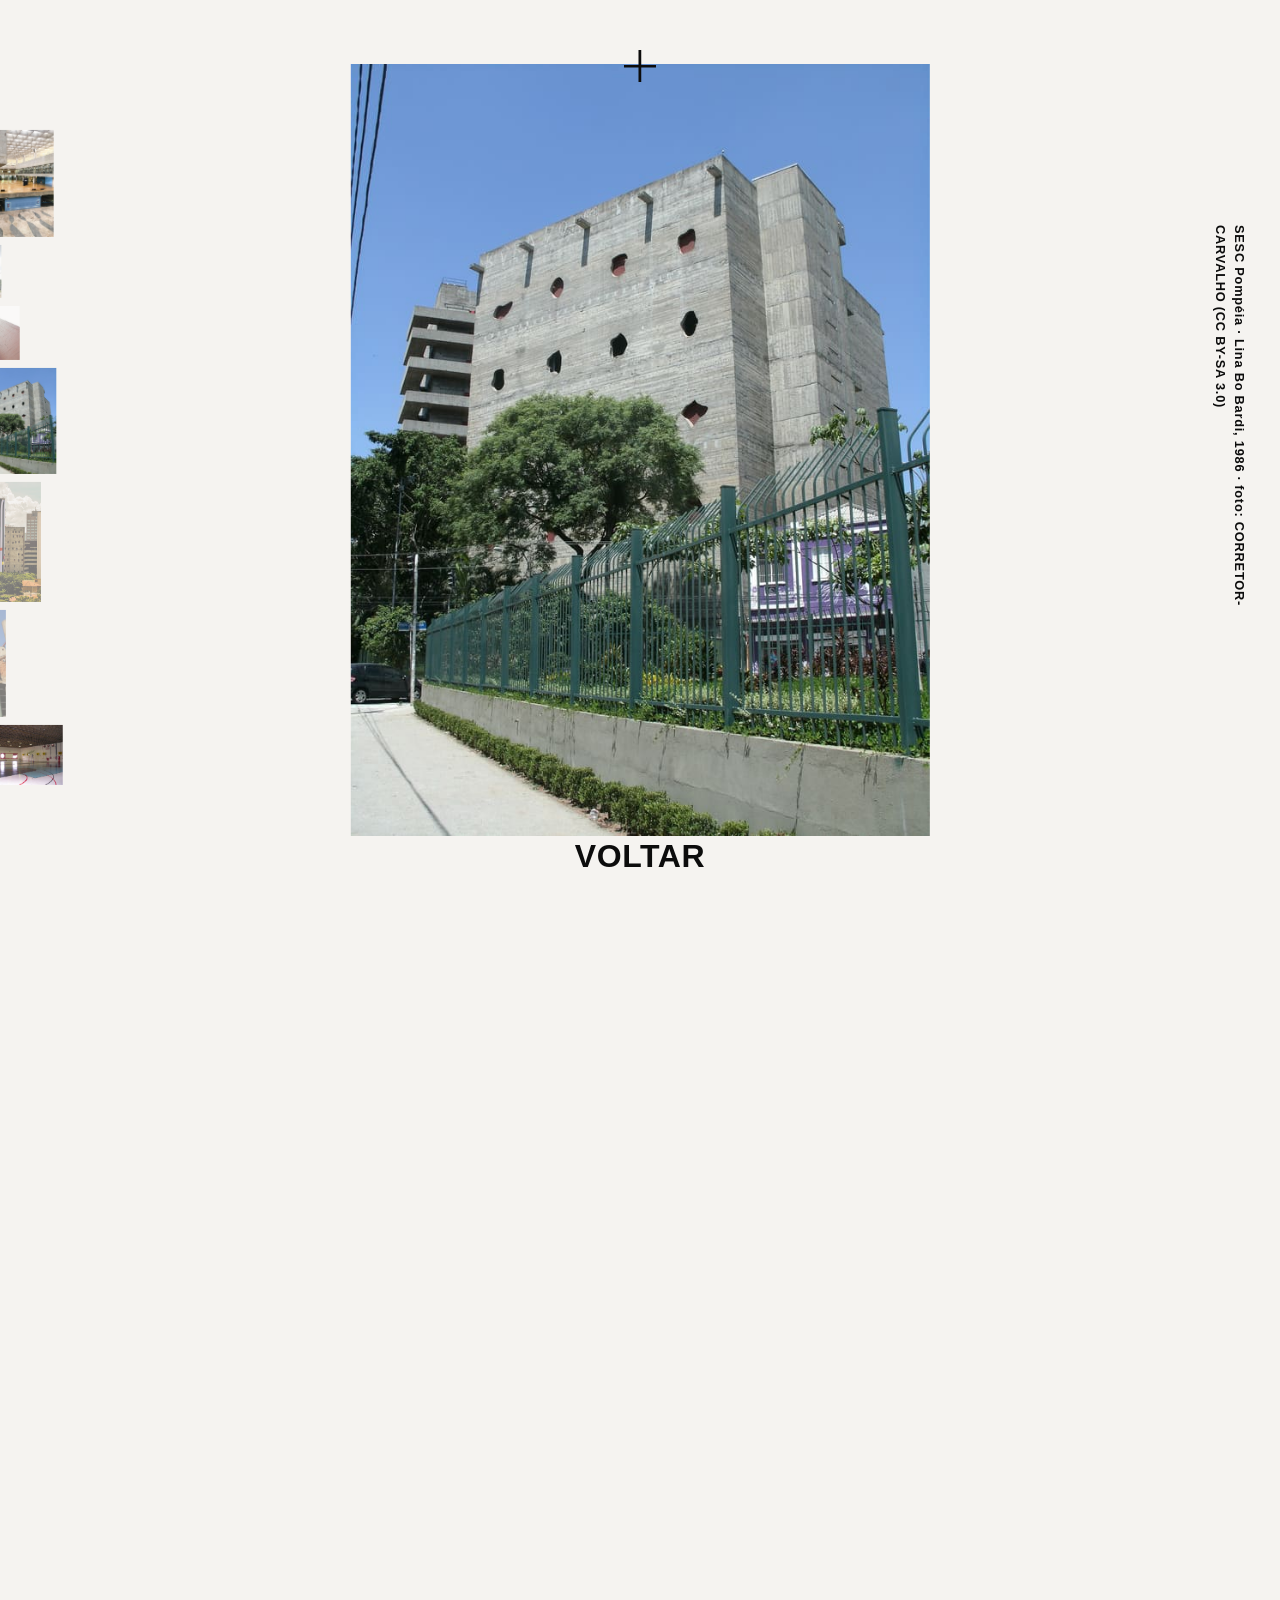
==== commit 37035579: "Tira a Galeria do menu; ela passa a abrir pelas fotos da home O menu fica com Resumo e Trabalhos. A " ====
--- a/galeria.html
+++ b/galeria.html
@@ -15,7 +15,7 @@
 <meta charset="utf-8">
 <meta name="viewport" content="width=device-width, initial-scale=1">
 <title>Galeria — Alexsandro Fernandes</title>
-<link rel="stylesheet" href="style.css?v=14">
+<link rel="stylesheet" href="style.css?v=15">
 </head>
 <body class="is-galeria">
 
@@ -30,7 +30,6 @@
   <div class="navscreen-inner">
     <nav class="navscreen-nav">
       <a href="index.html"><span>Resumo</span></a>
-      <a href="galeria.html"><span>Galeria</span></a>
       <a href="trabalhos.html"><span>Trabalhos</span></a>
     </nav>
     <p class="navscreen-about">Estudo de arquitetura moderna brasileira reunido por Alexsandro Fernandes como exercício de desenvolvimento web. As obras aqui são de seus respectivos arquitetos — Paulo Mendes da Rocha, Vilanova Artigas, Lina Bo Bardi, Oscar Niemeyer e Affonso Eduardo Reidy — e cada foto traz crédito, licença e link para a fonte. Nenhuma delas é de autoria própria.</p>
@@ -64,6 +63,6 @@
 
 <div class="page-veil" aria-hidden="true"></div>
 
-<script src="script.js?v=14"></script>
+<script src="script.js?v=15"></script>
 </body>
 </html>
